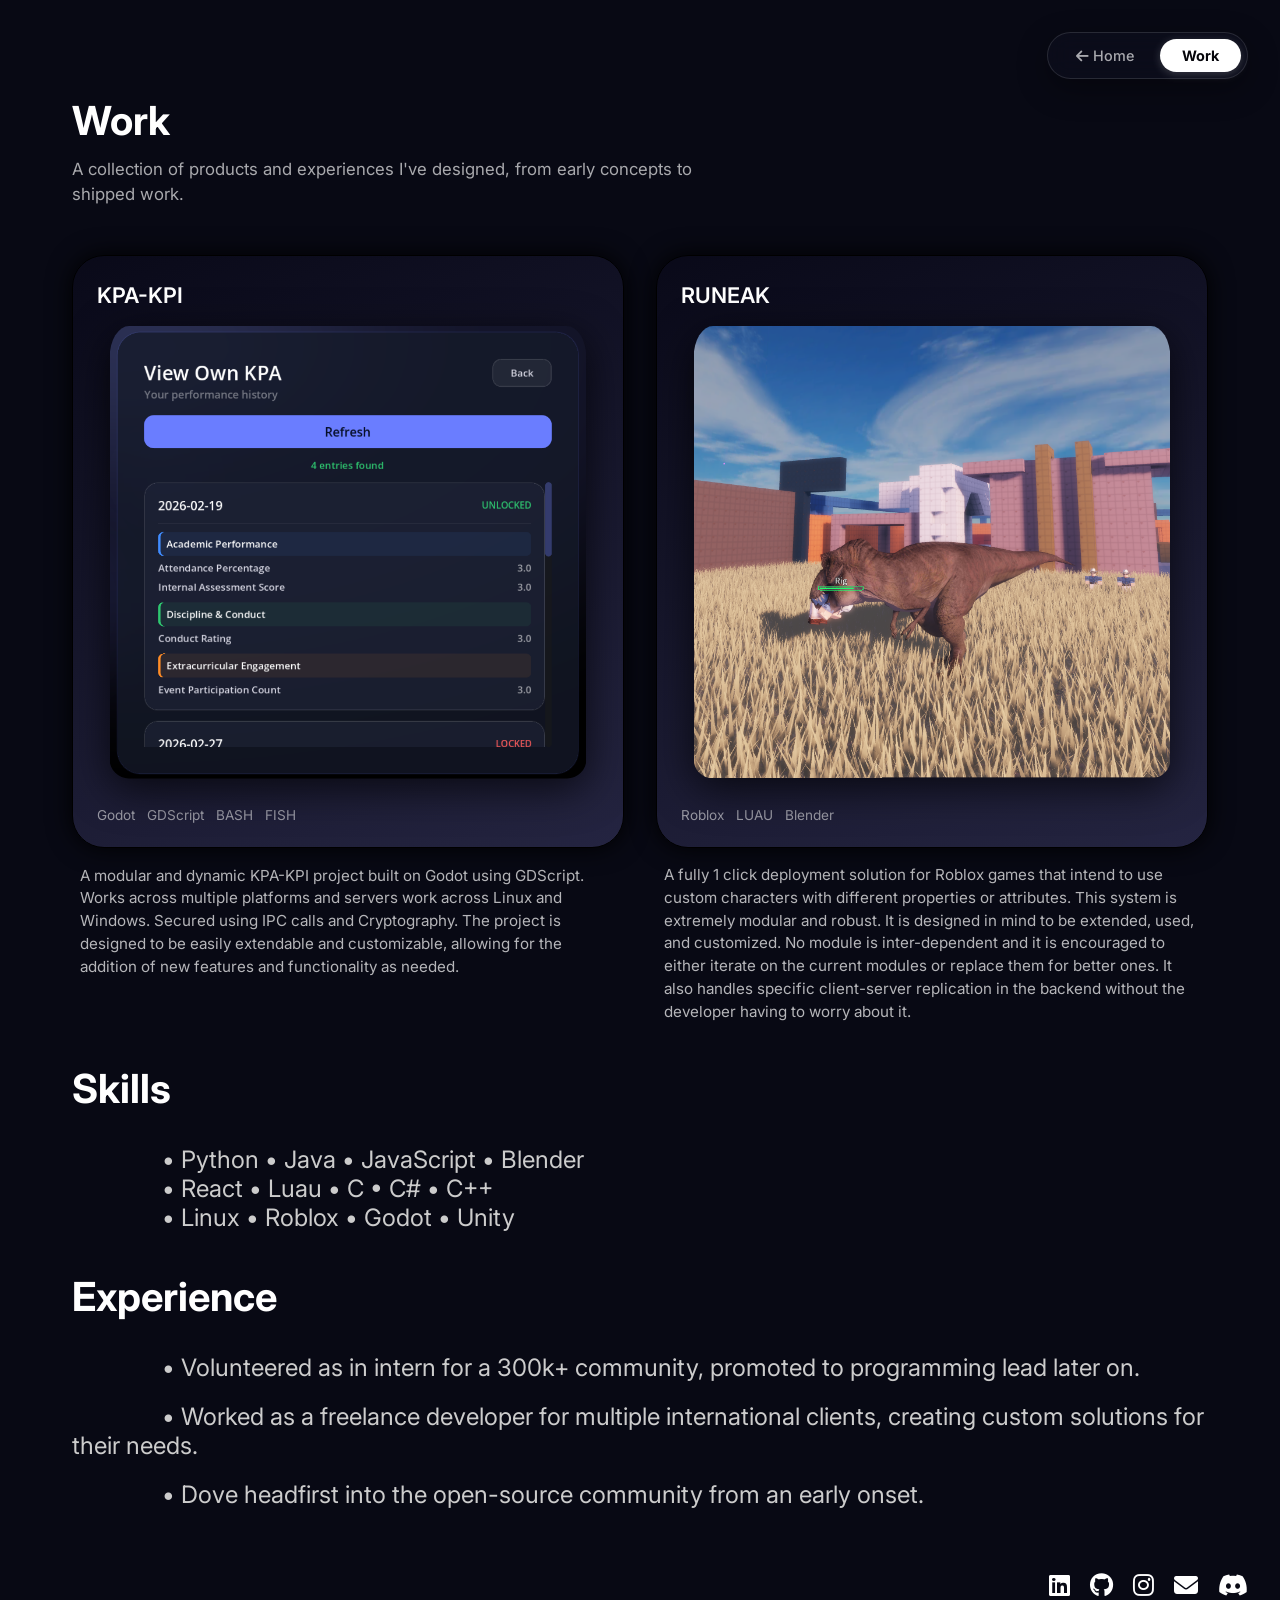
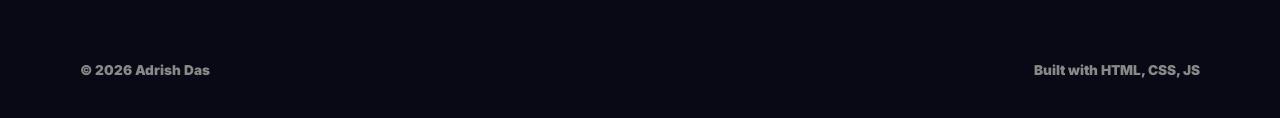
==== html/work.html @ cda214c0 "initial commit" ====
<!DOCTYPE html>
<html lang="en">
<head>
  <meta charset="UTF-8">
  <meta name="viewport" content="width=device-width, initial-scale=1.0">
  <title>Work | Akas</title>

  <!-- Google Fonts: Inter -->
  <link rel="preconnect" href="https://fonts.googleapis.com">
  <link rel="preconnect" href="https://fonts.gstatic.com" crossorigin>
  <link href="https://fonts.googleapis.com/css2?family=Inter:wght@400;600;700&display=swap" rel="stylesheet">

  <!-- Font Awesome -->
  <link rel="stylesheet" href="https://cdnjs.cloudflare.com/ajax/libs/font-awesome/6.5.1/css/all.min.css">

  <!-- Existing Stylesheets -->
  <link rel="stylesheet" href="../css/base.css">
  <link rel="stylesheet" href="../css/nav-bar.css">
  <link rel="stylesheet" href="../css/middle-bg.css">
  <link rel="stylesheet" href="../css/social-links.css">
  <link rel="stylesheet" href="../css/footer.css">
</head>
<body style="background-color: #080914; color: #ffffff; font-family: 'Inter', sans-serif;">

  <!-- Navigation -->
  <nav class="pill-nav-bar">
    <a href="../portfolio.html" class="nav-link"><i class="fa-solid fa-arrow-left"></i> Home</a>
    <a href="#" class="nav-link active">Work</a>
  </nav>

  <!-- Main Grid Wrapper -->
  <main style="max-width: 1200px; margin: 0 auto; padding: 6rem 2rem 4rem;">
    
    <!-- Page Header -->
    <header style="margin-bottom: 3rem;">
      <h1 style="font-size: 2.5rem; font-weight: 700; margin-bottom: 0.75rem; color: #ffffff;">Work</h1>
      <p style="color: rgba(255, 255, 255, 0.65); font-size: 1.05rem; max-width: 650px; line-height: 1.5;">
        A collection of products and experiences I've designed, from early concepts to shipped work.
      </p>
    </header>

    <!-- Dynamic 2-Column Card Grid Container -->
    <div id="work-grid" style="display: grid; grid-template-columns: repeat(auto-fit, minmax(400px, 1fr)); gap: 3rem 2rem;"></div>
    <br><br>
    <h1 style="font-size: 2.5rem; font-weight: 700; margin-bottom: 0.75rem; color: #ffffff;">Skills</h1>
    <br>
    <p style="font-size: 1.5rem; color: #ccc;">⠀⠀⠀⠀⠀• Python  •  Java  •  JavaScript  •  Blender</p>
    <p style="font-size: 1.5rem; color: #ccc;">⠀⠀⠀⠀⠀• React  • Luau  •  C  •  C#   •  C++</p>
    <p style="font-size: 1.5rem; color: #ccc;">⠀⠀⠀⠀⠀• Linux  • Roblox  •  Godot  •  Unity</p>
    <br><br>
    <h1 style="font-size: 2.5rem; font-weight: 700; margin-bottom: 0.75rem; color: #ffffff;">Experience</h1>
    <br>
    <p style="font-size: 1.5rem; color: #ccc;">⠀⠀⠀⠀⠀• Volunteered as in intern for a 300k+ community, promoted to programming lead later on.</p>
    <br>
    <p style="font-size: 1.5rem; color: #ccc;">⠀⠀⠀⠀⠀• Worked as a freelance developer for multiple international clients, creating custom solutions for their needs.</p>
    <br>
    <p style="font-size: 1.5rem; color: #ccc;">⠀⠀⠀⠀⠀• Dove headfirst into the open-source community from an early onset.</p>
  </main>

  <!-- Social Icons & Footer -->
  <div class="social-links" id="contact" style="padding-left: 0; justify-content: flex-end; padding-right: 2rem;">
    <a href="https://www.linkedin.com/in/adrish-das-ba251a333/" target="_blank" aria-label="LinkedIn"><i class="fa-brands fa-linkedin" style="color: #ffffff;"></i></a>
    <a href="https://github.com/4ka-s" target="_blank" aria-label="GitHub"><i class="fa-brands fa-github" style="color: #ffffff;"></i></a>
    <a href="https://www.instagram.com/ramgorur_channa/" target="_blank" aria-label="Instagram"><i class="fa-brands fa-instagram" style="color: #ffffff;"></i></a>
    <a href="mailto:adrishdas1@hotmail.com" aria-label="Email"><i class="fa-solid fa-envelope" style="color: #ffffff;"></i></a>
    <a href="https://discord.com/users/610069671894450227" target="_blank" aria-label="Discord"><i class="fa-brands fa-discord" style="color: #ffffff;"></i></a>
  </div>

  <footer class="footer">
    <p>© 2026 Adrish Das</p>
    <p>Built with HTML, CSS, JS</p>
  </footer>

  <script src="../js/main.js"></script>
</body>
</html>
---- css/base.css ----
* { margin: 0; padding: 0; box-sizing: border-box; }

.horizontal-seperator {
  height: 2px;             /* Default thickness */
  width: 50px;             /* Default length */
  background-color: #000000;  /* Default color */
  margin-top: 10px;        /* Space above the line */
  margin-bottom: 20px;     /* Space below the line */
}

.footer {
  width: 100%;
  display: flex;
  justify-content: space-between;
  align-items: center;
  padding: 40px 80px;
  color: #888888;
  font-size: 0.85rem;
  font-family: 'Inter', sans-serif;
  font-weight: 1000; /* Controls text boldnesses (400 = regular, 600 = semi-bold, 700 = bold) */
  margin-top: auto;
}

.footer p {
  margin: 0;
}

body {
  background-color: #0c0e1c;
  color: #ffffff;
  font-family: 'Inter', sans-serif;
}

html {
    scroll-behavior: smooth;
}
---- css/nav-bar.css ----
/* Container pill */
.pill-nav-bar {
  position: fixed; /* Use 'fixed' instead if you want it pinned while scrolling */
  top: 2rem;
  right: 2rem;
  z-index: 1000;

  display: inline-flex;
  align-items: center;
  gap: 4px;
  padding: 6px;
  
  background: rgba(12, 14, 28, 0.75);
  backdrop-filter: blur(12px);
  -webkit-backdrop-filter: blur(12px);
  border: 1px solid rgba(255, 255, 255, 0.12);
  border-radius: 9999px;
  box-shadow: 0 10px 30px rgba(0, 0, 0, 0.35);
}

/* Base link styles */
.nav-link {
  padding: 8px 22px;
  border-radius: 9999px;
  color: rgba(255, 255, 255, 0.65);
  text-decoration: none;
  font-family: 'Inter', sans-serif;
  font-size: 0.9rem;
  font-weight: 500;
  transition: all 0.25s ease;
}

/* Hover effect on inactive items */
.nav-link:not(.active):hover {
  color: #ffffff;
}

/* Active state (White capsule background) */
.nav-link.active {
  background-color: #ffffff;
  color: #05050a;
  font-weight: 700;
  box-shadow: 0 2px 10px rgba(255, 255, 255, 0.2);
}
---- css/middle-bg.css ----
.middle-bg {
  position: relative;
  min-height: 100vh;
  margin-top: -50vh;
  background: linear-gradient(160deg, rgb(255, 255, 255), rgb(149, 149, 150));
  color: #000;
  border-radius: 32px 32px 0 0;
  display: flex;
  align-items: flex-start;   /* was: center — stop vertical-centering in the tall box */
  font-size: 2rem;
  z-index: 2;
  overflow: hidden;
  isolation: isolate;
  flex-direction: column;
  justify-content: space-between;
  align-items: stretch;
}

.section-content {
  display: grid;
  grid-template-columns: 1fr auto;
  align-items: start;
  gap: 0;
  width: 100%;
  padding: 3vh 3vh;
}

.text-block {
  min-width: 0;
  text-align: left; 
  padding-left: 5vh;
  padding-right: 5vh;
}

.floating-card {
  width: 50vw;
  height: 80vh;
  border: 1px rgb(0, 0, 0) solid;
  border-radius: 32px;
  background: linear-gradient(160deg, rgba(10,10,25,0.95), rgba(40,40,70,0.9));
  box-shadow: 0 0px 24px rgba(0, 0, 0, 1);
  transition: transform 0.3s ease, box-shadow 0.3s ease, border-color 0.3s ease;
  will-change: transform, box-shadow;
}

.floating-card:hover {
  transform: translateY(-6px);
  box-shadow: 0 16px 40px -10px rgba(99, 102, 241, 0.25);
  border-color: rgba(99, 102, 241, 0.4);
}

.card-img {
  width: 97.5%;
  height: 97.5%;
  padding-left: 2.5%;
  padding-right: 2.5%;
  padding-top: 2.5%;
  padding-bottom: 2.5%;
  border-radius: 32px;
  object-fit: fit; /* Crops proportionally to cover the entire container without distorting */
  display: block;
  filter: drop-shadow(0px 10px 20px rgba(0, 0, 0, 0.7));
}
---- css/social-links.css ----
.social-links {
  display: flex;
  align-items: center;
  gap: 20px;
  margin-bottom: 24px;
  padding-left: 86%;
}

.social-links i {
  font-size: 1.5rem;
  color: #000000;
  transition: color 0.2s ease;
}

.social-links i:hover {
  color: #888888;
}
---- css/footer.css ----
/* css/footer.css */

/* Overrides the middle-bg section to stack content vertically */
.middle-bg {
  flex-direction: column !important;
  justify-content: space-between !important;
  align-items: stretch !important;
}

/* Styles and positions the bottom header */
.bottom-header {
  width: 100%;
  display: flex;
  justify-content: space-between;
  align-items: center;
  padding: 40px 80px;
  color: #888888;
  font-size: 0.85rem;
  font-family: 'Inter', sans-serif;
  margin-top: auto;
}

.bottom-header p {
  margin: 0;
}
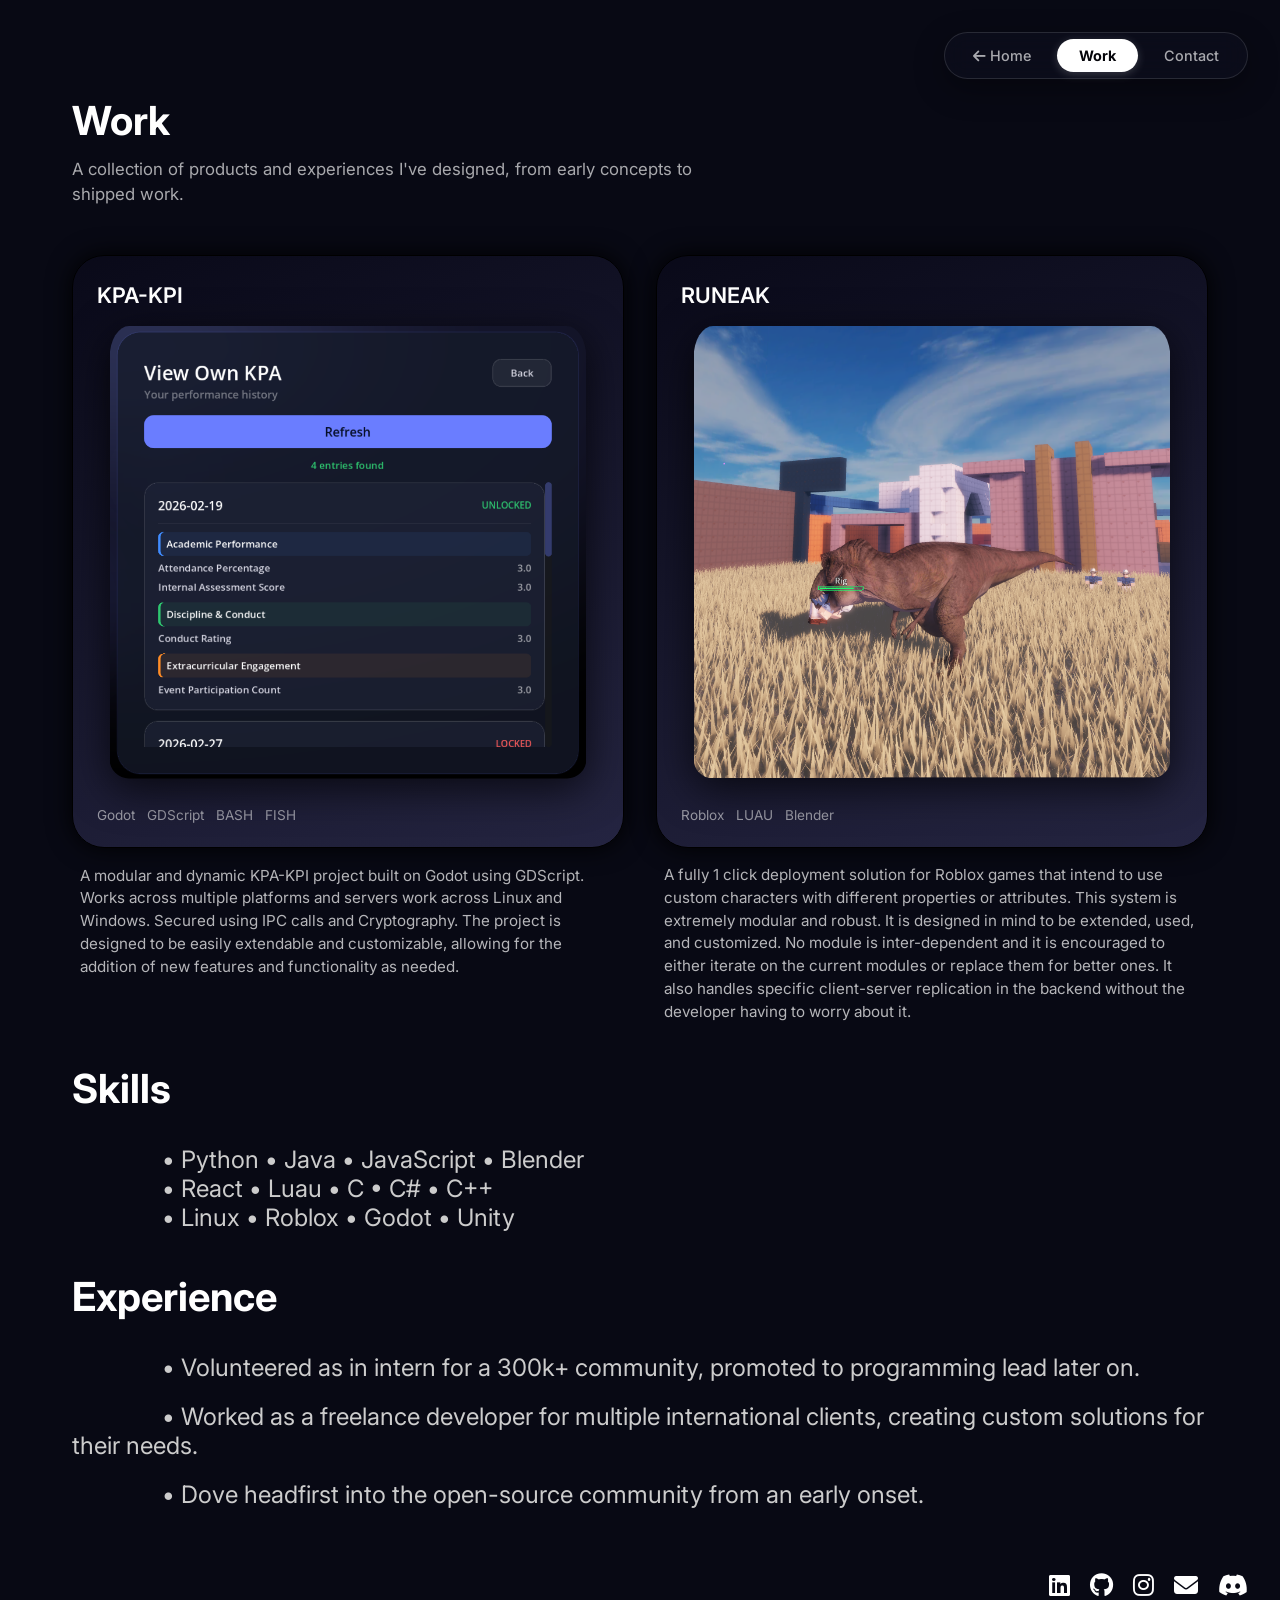
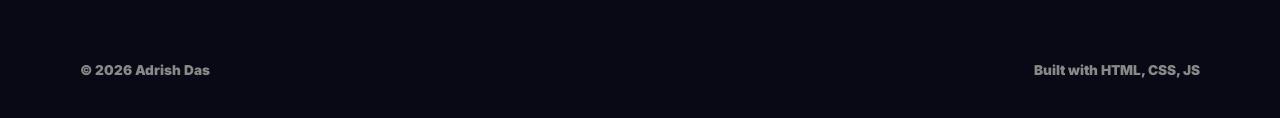
==== commit d8418f57: "Responsive scaling and a seperate contact page" ====
--- a/html/work.html
+++ b/html/work.html
@@ -19,13 +19,15 @@
   <link rel="stylesheet" href="../css/middle-bg.css">
   <link rel="stylesheet" href="../css/social-links.css">
   <link rel="stylesheet" href="../css/footer.css">
+  <link rel="stylesheet" href="../css/animations.css">
 </head>
 <body style="background-color: #080914; color: #ffffff; font-family: 'Inter', sans-serif;">
 
   <!-- Navigation -->
   <nav class="pill-nav-bar">
-    <a href="../portfolio.html" class="nav-link"><i class="fa-solid fa-arrow-left"></i> Home</a>
+    <a href="../index.html" class="nav-link"><i class="fa-solid fa-arrow-left"></i> Home</a>
     <a href="#" class="nav-link active">Work</a>
+    <a href="../html/contact.html" class="nav-link">Contact</a>
   </nav>
 
   <!-- Main Grid Wrapper -->
--- a/css/base.css
+++ b/css/base.css
@@ -33,4 +33,8 @@
 
 html {
     scroll-behavior: smooth;
+}
+
+main {
+    animation: fadeIn 0.6s ease-in;
 }
--- a/css/animations.css
+++ b/css/animations.css
@@ -0,0 +1,11 @@
+/* css/animations.css */
+@keyframes fadeIn {
+  from {
+    opacity: 0;
+    transform: translateY(20px);
+  }
+  to {
+    opacity: 1;
+    transform: translateY(0);
+  }
+}
